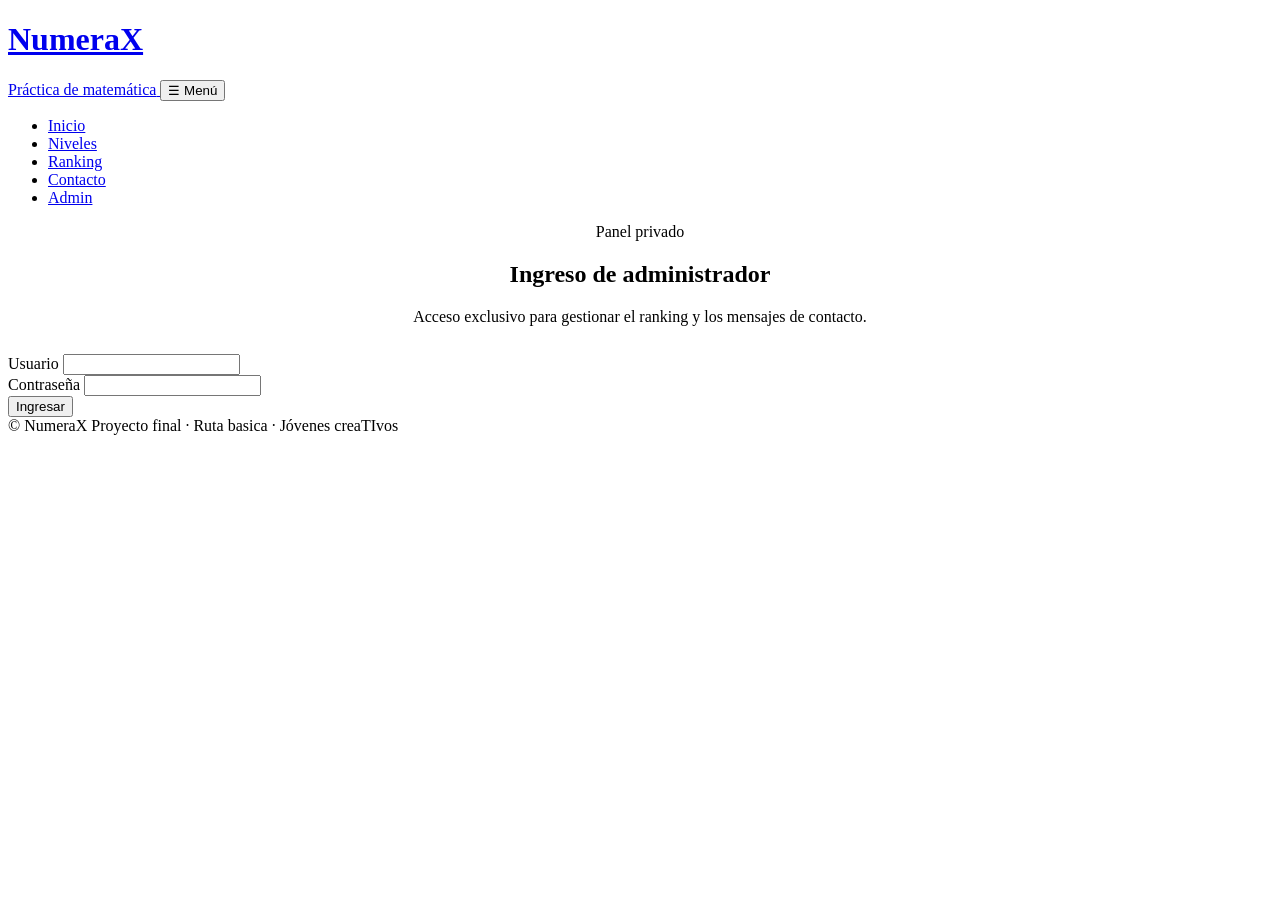
==== admin.html @ 87781acc "saco el tutor con IA y cambio ruta básica" ====
<!DOCTYPE html>
<html lang="es">
<head>
  <meta charset="UTF-8" />
  <meta name="viewport" content="width=device-width, initial-scale=1.0" />
  <title>Panel admin · NumeraX</title>
  <link rel="preconnect" href="https://fonts.googleapis.com" />
  <link href="https://fonts.googleapis.com/css2?family=Space+Grotesk:wght@500;700&family=Inter:wght@400;500;600&family=IBM+Plex+Mono:wght@500;600&display=swap" rel="stylesheet" />
  <link rel="stylesheet" href="css/style.css" />
</head>
<body data-page="admin" data-title-suffix="Panel admin">

  <header class="site-header">
    <div class="container nav">
      <a href="index.html" class="brand">
        <h1 class="brand-name" data-brand-name>NumeraX</h1>
        <span class="brand-tag" data-brand-tag>Práctica de matemática</span>
      </a>
      <button class="nav-toggle" aria-expanded="false" aria-controls="menu-principal">☰ Menú</button>
      <ul class="nav-links" id="menu-principal">
        <li><a href="index.html" data-page="inicio">Inicio</a></li>
        <li><a href="catalogo.html" data-page="catalogo">Niveles</a></li>
        <li><a href="ranking.html" data-page="ranking">Ranking</a></li>
        <li><a href="contacto.html" data-page="contacto">Contacto</a></li>
        <li><a href="login.html" data-page="login">Admin</a></li>
      </ul>
    </div>
  </header>

  <main id="panel-admin">
    <section>
      <div class="container">
        <div class="admin-header">
          <div>
            <span class="eyebrow">Panel privado</span>
            <h2 style="margin-bottom:0;">Partidas y mensajes</h2>
          </div>
          <button class="btn btn-secondary" id="btn-logout" type="button">Cerrar sesión</button>
        </div>

        <div class="section-head">
          <h3 style="font-family: var(--font-display); color: var(--ink); margin-bottom: 4px;">Últimas partidas</h3>
          <p style="margin-bottom:0;">Partidas guardadas en el servidor, de todos los jugadores.</p>
        </div>
        <table class="ranking" id="tabla-partidas" style="display:none; margin-bottom:12px;">
          <thead><tr><th>Jugador</th><th>Nivel</th><th>Puntaje</th><th>Correctas</th><th>Fecha</th></tr></thead>
          <tbody id="partidas-body"></tbody>
        </table>
        <p class="empty-state" id="partidas-vacio">Cargando partidas...</p>

        <div class="section-head" style="margin-top:40px;">
          <h3 style="font-family: var(--font-display); color: var(--ink);">Mensajes de contacto</h3>
        </div>
        <table class="ranking" id="tabla-mensajes" style="display:none;">
          <thead><tr><th>Nombre</th><th>Correo</th><th>Mensaje</th><th>Fecha</th></tr></thead>
          <tbody id="mensajes-body"></tbody>
        </table>
        <p class="empty-state" id="mensajes-vacio">Cargando mensajes...</p>
      </div>
    </section>
  </main>

  <footer class="site-footer">
    <div class="container">
      <span>© <span data-current-year></span> <span data-brand-name>NumeraX</span></span>
      <span>Proyecto final · Ruta basica · Jóvenes creaTIvos</span>
    </div>
  </footer>

  <script src="js/config.js"></script>
  <script src="js/common.js"></script>
  <script type="module">
    const API_URL = "https://matrix-fvd7.onrender.com";
    const CLAVE_ADMIN = "numerax_admin";

    function sesionAdmin() {
      try { return JSON.parse(localStorage.getItem(CLAVE_ADMIN) || "null"); } catch { return null; }
    }
    const sesion = sesionAdmin();
    if (!sesion) window.location.href = "login.html";

    const fmtFecha = (iso) => (iso ? new Date(iso).toLocaleString("es-UY") : "");

    function llenarTabla(cuerpo, filas, columnas) {
      cuerpo.innerHTML = "";
      filas.forEach((fila) => {
        const tr = document.createElement("tr");
        columnas.forEach((col) => {
          const td = document.createElement("td");
          td.textContent = col(fila) ?? "";
          tr.append(td);
        });
        cuerpo.append(tr);
      });
    }

    async function pedir(ruta) {
      const respuesta = await fetch(`${API_URL}${ruta}`, {
        headers: { Authorization: `Bearer ${sesion.token}` },
      });
      if (respuesta.status === 401 || respuesta.status === 403) {
        localStorage.removeItem(CLAVE_ADMIN);
        window.location.href = "login.html";
        throw new Error("Sesión vencida");
      }
      if (!respuesta.ok) throw new Error("No se pudo cargar");
      return respuesta.json();
    }

    async function cargarPartidas() {
      const estado = document.getElementById("partidas-vacio");
      try {
        const partidas = await pedir("/api/admin/partidas");
        if (partidas.length === 0) return (estado.textContent = "Todavía no hay partidas.");
        llenarTabla(document.getElementById("partidas-body"), partidas, [
          (p) => p.usuario || "Anónimo",
          (p) => p.nivel,
          (p) => p.puntaje,
          (p) => p.correctas,
          (p) => fmtFecha(p.fecha),
        ]);
        document.getElementById("tabla-partidas").style.display = "table";
        estado.style.display = "none";
      } catch {
        estado.textContent = "No se pudieron cargar las partidas.";
      }
    }

    async function cargarMensajes() {
      const estado = document.getElementById("mensajes-vacio");
      try {
        const mensajes = await pedir("/api/admin/mensajes");
        if (mensajes.length === 0) return (estado.textContent = "Todavía no llegaron mensajes.");
        llenarTabla(document.getElementById("mensajes-body"), mensajes, [
          (m) => m.nombre,
          (m) => m.email,
          (m) => m.mensaje,
          (m) => fmtFecha(m.fecha),
        ]);
        document.getElementById("tabla-mensajes").style.display = "table";
        estado.style.display = "none";
      } catch {
        estado.textContent = "No se pudieron cargar los mensajes.";
      }
    }

    document.getElementById("btn-logout").addEventListener("click", () => {
      localStorage.removeItem(CLAVE_ADMIN);
      window.location.href = "index.html";
    });

    if (sesion) {
      cargarPartidas();
      cargarMensajes();
    }
  </script>
</body>
</html>
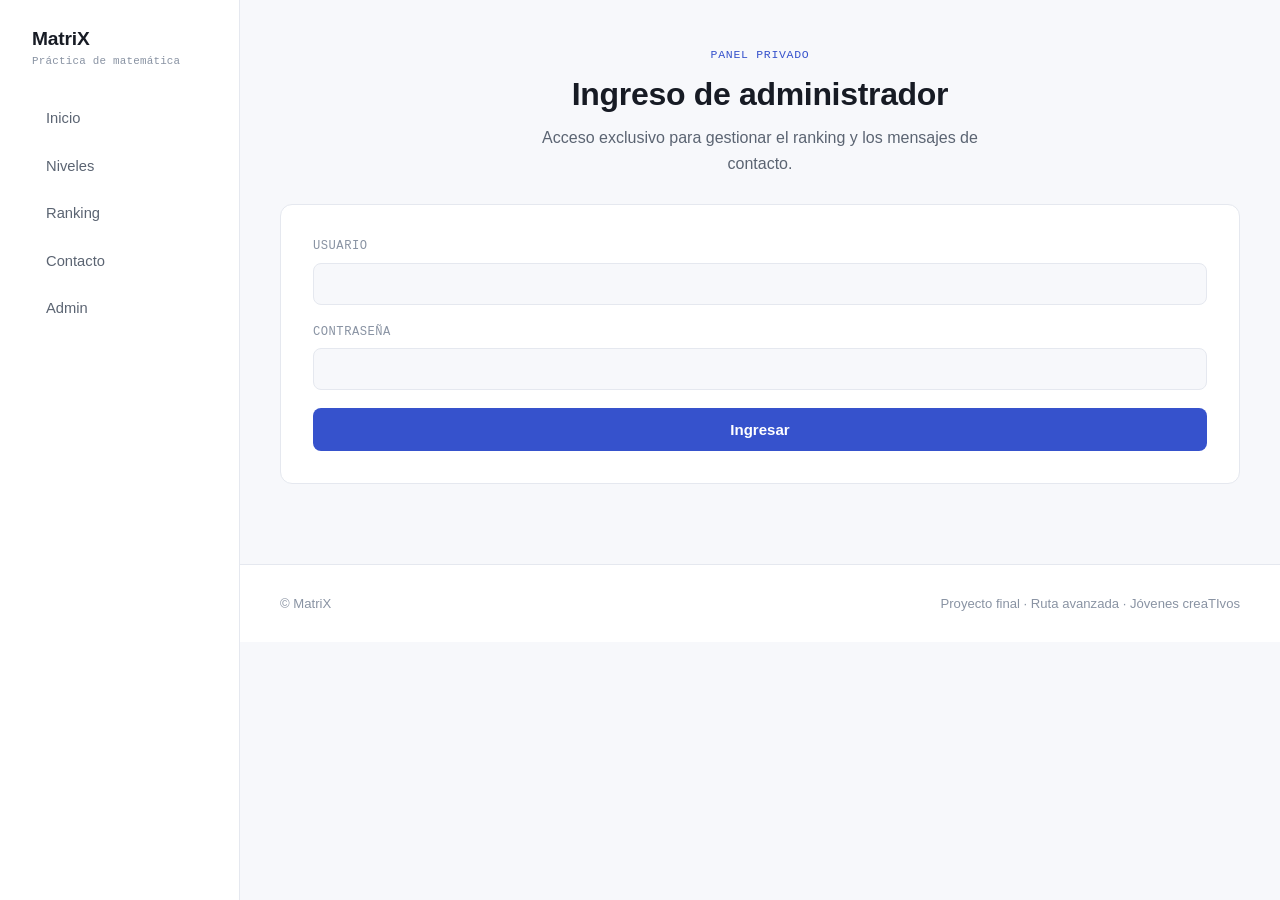
==== commit 6e8f0e58: "Merge branch 'main' of https://github.com/valen561/MatriX" ====
--- a/admin.html
+++ b/admin.html
@@ -3,7 +3,7 @@
 <head>
   <meta charset="UTF-8" />
   <meta name="viewport" content="width=device-width, initial-scale=1.0" />
-  <title>Panel admin · NumeraX</title>
+  <title>Panel admin · MatriX</title>
   <link rel="preconnect" href="https://fonts.googleapis.com" />
   <link href="https://fonts.googleapis.com/css2?family=Space+Grotesk:wght@500;700&family=Inter:wght@400;500;600&family=IBM+Plex+Mono:wght@500;600&display=swap" rel="stylesheet" />
   <link rel="stylesheet" href="css/style.css" />
@@ -13,7 +13,7 @@
   <header class="site-header">
     <div class="container nav">
       <a href="index.html" class="brand">
-        <h1 class="brand-name" data-brand-name>NumeraX</h1>
+        <h1 class="brand-name" data-brand-name>MatriX</h1>
         <span class="brand-tag" data-brand-tag>Práctica de matemática</span>
       </a>
       <button class="nav-toggle" aria-expanded="false" aria-controls="menu-principal">☰ Menú</button>
@@ -62,8 +62,8 @@
 
   <footer class="site-footer">
     <div class="container">
-      <span>© <span data-current-year></span> <span data-brand-name>NumeraX</span></span>
-      <span>Proyecto final · Ruta basica · Jóvenes creaTIvos</span>
+      <span>© <span data-current-year></span> <span data-brand-name>MatriX</span></span>
+      <span>Proyecto final · Ruta avanzada · Jóvenes creaTIvos</span>
     </div>
   </footer>
 
--- a/css/style.css
+++ b/css/style.css
@@ -0,0 +1,1074 @@
+/* ============================================================
+   TOKENS DE DISEÑO — versión minimalista
+   Paleta basada en azul índigo (lógica, precisión, números),
+   con acentos discretos de verde/rojo solo para feedback.
+   ============================================================ */
+:root {
+  --bg: #f7f8fb;
+  --surface: #ffffff;
+  --border: #e5e8ef;
+  --ink: #171b24;
+  --ink-soft: #5b6472;
+  --ink-faint: #8993a3;
+
+  --accent: #3652cc;
+  --accent-dark: #26399c;
+  --accent-soft: #eaeefb;
+
+  --success: #1e9e6d;
+  --success-soft: #e5f5ee;
+  --danger: #d64545;
+  --danger-soft: #fbe9e7;
+  --gold: #c98a1f;
+
+  --font-display: "Space Grotesk", "Segoe UI", sans-serif;
+  --font-body: "Inter", "Segoe UI", sans-serif;
+  --font-mono: "IBM Plex Mono", "Courier New", monospace;
+
+  --radius: 12px;
+  --radius-sm: 8px;
+  --shadow-card: 0 1px 2px rgba(23, 27, 36, 0.04), 0 8px 24px rgba(23, 27, 36, 0.06);
+  --max-width: 1120px;
+}
+
+* { box-sizing: border-box; }
+html { scroll-behavior: smooth; }
+
+body {
+  margin: 0;
+  font-family: var(--font-body);
+  color: var(--ink);
+  background: var(--bg);
+  line-height: 1.6;
+}
+
+img { max-width: 100%; display: block; }
+a { color: inherit; }
+
+.container {
+  max-width: var(--max-width);
+  margin: 0 auto;
+  padding: 0 24px;
+}
+
+h1, h2, h3, .brand-name {
+  font-family: var(--font-display);
+  color: var(--ink);
+  line-height: 1.15;
+  font-weight: 600;
+  margin: 0 0 12px;
+  letter-spacing: -0.01em;
+}
+
+h1 { font-size: clamp(2rem, 4.4vw, 3rem); }
+h2 { font-size: clamp(1.5rem, 2.6vw, 2rem); }
+h3 { font-size: 1.1rem; font-weight: 600; }
+
+p { margin: 0 0 16px; color: var(--ink-soft); }
+.mono { font-family: var(--font-mono); }
+
+.eyebrow {
+  display: inline-flex;
+  align-items: center;
+  gap: 8px;
+  font-family: var(--font-mono);
+  font-size: 0.72rem;
+  letter-spacing: 0.06em;
+  text-transform: uppercase;
+  color: var(--accent);
+  margin-bottom: 12px;
+}
+
+/* ---------------- BOTONES ---------------- */
+.btn {
+  display: inline-flex;
+  align-items: center;
+  justify-content: center;
+  gap: 8px;
+  font-family: var(--font-body);
+  font-weight: 600;
+  font-size: 0.94rem;
+  padding: 12px 22px;
+  border-radius: var(--radius-sm);
+  border: 1px solid transparent;
+  cursor: pointer;
+  text-decoration: none;
+  transition: background 0.15s ease, border-color 0.15s ease, transform 0.1s ease;
+}
+.btn:active { transform: scale(0.98); }
+.btn:focus-visible { outline: 2px solid var(--accent); outline-offset: 2px; }
+
+.btn-primary { background: var(--accent); color: #fff; }
+.btn-primary:hover { background: var(--accent-dark); }
+
+.btn-secondary { background: transparent; color: var(--ink); border-color: var(--border); }
+.btn-secondary:hover { border-color: var(--ink-faint); }
+
+.btn-ghost { background: var(--surface); color: var(--ink); border-color: var(--border); }
+.btn-ghost:hover { border-color: var(--ink-faint); }
+
+.btn-block { width: 100%; }
+.btn[disabled] { opacity: 0.5; cursor: not-allowed; transform: none; }
+
+/* ---------------- HEADER / NAV ---------------- */
+.site-header {
+  background: var(--surface);
+  border-bottom: 1px solid var(--border);
+  position: sticky;
+  top: 0;
+  z-index: 50;
+}
+.nav {
+  display: flex;
+  align-items: center;
+  justify-content: space-between;
+  padding: 16px 0;
+}
+.brand { display: flex; align-items: baseline; gap: 8px; text-decoration: none; }
+.brand-name { color: var(--ink); font-size: 1.2rem; margin: 0; }
+.brand-tag {
+  font-family: var(--font-mono);
+  font-size: 0.68rem;
+  color: var(--ink-faint);
+  letter-spacing: 0.02em;
+}
+.nav-links { list-style: none; display: flex; gap: 4px; margin: 0; padding: 0; }
+.nav-links a {
+  display: block;
+  padding: 8px 14px;
+  border-radius: var(--radius-sm);
+  text-decoration: none;
+  color: var(--ink-soft);
+  font-weight: 500;
+  font-size: 0.92rem;
+}
+.nav-links a:hover { color: var(--ink); background: var(--bg); }
+.nav-links a[aria-current="page"] { color: var(--accent); background: var(--accent-soft); }
+
+.nav-account { display: flex; align-items: center; gap: 8px; }
+.nav-account .nav-user { font-family: var(--font-mono); font-size: 0.85rem; color: var(--ink-soft); }
+.nav-account .btn { padding: 8px 14px; font-size: 0.85rem; }
+
+.nav-toggle {
+  display: none;
+  background: none;
+  border: 1px solid var(--border);
+  border-radius: var(--radius-sm);
+  color: var(--ink);
+  padding: 8px 10px;
+  cursor: pointer;
+}
+
+/* ---------------- HERO ---------------- */
+.hero {
+  padding: 72px 0 48px;
+  display: grid;
+  grid-template-columns: 1.1fr 0.9fr;
+  gap: 56px;
+  align-items: center;
+}
+.hero-copy .lede { font-size: 1.06rem; }
+.hero-actions { display: flex; gap: 12px; flex-wrap: wrap; margin-top: 26px; }
+.hero-stats {
+  display: flex;
+  gap: 32px;
+  margin-top: 36px;
+  padding-top: 24px;
+  border-top: 1px solid var(--border);
+}
+.hero-stats strong {
+  display: block;
+  font-family: var(--font-mono);
+  font-size: 1.3rem;
+  color: var(--ink);
+}
+.hero-stats span { font-size: 0.76rem; color: var(--ink-faint); }
+
+/* Elemento distintivo del hero: tarjeta limpia con ecuación en vivo */
+.demo-card {
+  background: var(--surface);
+  border: 1px solid var(--border);
+  border-radius: var(--radius);
+  box-shadow: var(--shadow-card);
+  padding: 32px;
+}
+.demo-card .label {
+  font-family: var(--font-mono);
+  font-size: 0.7rem;
+  text-transform: uppercase;
+  letter-spacing: 0.06em;
+  color: var(--ink-faint);
+}
+.equation-demo {
+  font-family: var(--font-mono);
+  font-size: 2rem;
+  color: var(--ink);
+  margin: 16px 0;
+  display: flex;
+  align-items: center;
+  gap: 10px;
+  flex-wrap: wrap;
+}
+.equation-demo input {
+  width: 68px;
+  font-family: var(--font-mono);
+  font-size: 2rem;
+  text-align: center;
+  border: none;
+  border-bottom: 2px solid var(--border);
+  background: transparent;
+  color: var(--accent);
+}
+.equation-demo input:focus { outline: none; border-color: var(--accent); }
+.equation-feedback { min-height: 24px; font-family: var(--font-mono); font-size: 0.92rem; font-weight: 500; }
+.equation-feedback.ok { color: var(--success); }
+.equation-feedback.bad { color: var(--danger); }
+
+/* ---------------- SECCIONES GENERALES ---------------- */
+section { padding: 52px 0; }
+.section-head { max-width: 620px; margin-bottom: 34px; }
+.section-head p { margin-bottom: 0; }
+
+.grid-3 { display: grid; grid-template-columns: repeat(3, 1fr); gap: 20px; }
+.grid-2 { display: grid; grid-template-columns: repeat(2, 1fr); gap: 20px; }
+
+.card {
+  background: var(--surface);
+  border: 1px solid var(--border);
+  border-radius: var(--radius);
+  padding: 26px;
+}
+.card h3 { margin-bottom: 6px; }
+.card p { margin-bottom: 0; }
+.step-number {
+  font-family: var(--font-mono);
+  color: var(--accent);
+  font-size: 0.8rem;
+  margin-bottom: 10px;
+  display: block;
+}
+
+/* ---------------- NIVELES / CATÁLOGO ---------------- */
+.level-card {
+  background: var(--surface);
+  border: 1px solid var(--border);
+  border-radius: var(--radius);
+  padding: 24px;
+  display: flex;
+  flex-direction: column;
+  gap: 10px;
+  transition: border-color 0.15s ease;
+}
+.level-card:hover { border-color: var(--ink-faint); }
+.level-card .icon {
+  font-family: var(--font-mono);
+  font-size: 1.5rem;
+  width: 44px; height: 44px;
+  display: flex; align-items: center; justify-content: center;
+  border-radius: var(--radius-sm);
+  background: var(--accent-soft);
+  color: var(--accent);
+}
+.level-card .difficulty {
+  font-family: var(--font-mono);
+  font-size: 0.7rem;
+  text-transform: uppercase;
+  letter-spacing: 0.05em;
+  color: var(--ink-faint);
+}
+.level-card .difficulty .dot { color: var(--gold); }
+
+/* ---------------- JUEGO ---------------- */
+.game-shell {
+  background: var(--surface);
+  border: 1px solid var(--border);
+  border-radius: var(--radius);
+  padding: 32px;
+  max-width: 600px;
+  margin: 0 auto;
+}
+.game-topbar {
+  display: flex;
+  justify-content: space-between;
+  align-items: center;
+  font-family: var(--font-mono);
+  margin-bottom: 24px;
+  flex-wrap: wrap;
+  gap: 10px;
+}
+.game-topbar .pill {
+  background: var(--bg);
+  border: 1px solid var(--border);
+  border-radius: 999px;
+  padding: 6px 14px;
+  font-size: 0.82rem;
+  color: var(--ink-soft);
+}
+.game-topbar .pill.timer { color: var(--danger); border-color: var(--danger-soft); background: var(--danger-soft); }
+.game-topbar .pill.streak { color: var(--gold); }
+
+.problem { text-align: center; padding: 28px 0; }
+.problem .expression { font-family: var(--font-mono); font-size: 2.8rem; color: var(--ink); font-weight: 500; }
+.answer-form { display: flex; justify-content: center; gap: 12px; margin-top: 18px; flex-wrap: wrap; }
+.answer-form input {
+  width: 120px;
+  font-family: var(--font-mono);
+  font-size: 1.5rem;
+  text-align: center;
+  padding: 10px;
+  border: 1px solid var(--border);
+  border-radius: var(--radius-sm);
+}
+.answer-form input:focus { outline: none; border-color: var(--accent); }
+
+.feedback-banner {
+  text-align: center;
+  font-family: var(--font-mono);
+  font-weight: 500;
+  padding: 10px;
+  border-radius: var(--radius-sm);
+  min-height: 20px;
+  font-size: 0.9rem;
+}
+.feedback-banner.ok { color: var(--success); background: var(--success-soft); }
+.feedback-banner.bad { color: var(--danger); background: var(--danger-soft); }
+
+.tutor-box {
+  margin-top: 22px;
+  border-top: 1px solid var(--border);
+  padding-top: 18px;
+  font-size: 0.9rem;
+}
+.tutor-box .tutor-label {
+  font-family: var(--font-mono);
+  font-size: 0.7rem;
+  text-transform: uppercase;
+  letter-spacing: 0.05em;
+  color: var(--accent);
+  margin-bottom: 6px;
+  display: block;
+}
+
+.result-screen { text-align: center; }
+.result-screen .score-big { font-family: var(--font-mono); font-size: 3rem; color: var(--ink); font-weight: 600; }
+
+/* ---------------- FORMULARIOS (contacto / admin) ---------------- */
+.form-card {
+  background: var(--surface);
+  border: 1px solid var(--border);
+  border-radius: var(--radius);
+  padding: 32px;
+  max-width: 540px;
+  margin: 0 auto;
+}
+.field { margin-bottom: 18px; }
+.field label {
+  display: block;
+  font-family: var(--font-mono);
+  font-size: 0.76rem;
+  text-transform: uppercase;
+  letter-spacing: 0.04em;
+  margin-bottom: 6px;
+  color: var(--ink-faint);
+}
+.field input, .field textarea, .field select {
+  width: 100%;
+  padding: 11px 14px;
+  border: 1px solid var(--border);
+  border-radius: var(--radius-sm);
+  font-family: var(--font-body);
+  font-size: 1rem;
+  background: var(--bg);
+}
+.field input:focus, .field textarea:focus, .field select:focus {
+  outline: none; border-color: var(--accent); background: var(--surface);
+}
+.field textarea { resize: vertical; min-height: 110px; }
+.field-error { color: var(--danger); font-size: 0.8rem; margin-top: 6px; display: none; }
+.field.invalid input, .field.invalid textarea { border-color: var(--danger); }
+.field.invalid .field-error { display: block; }
+
+.alert { padding: 13px 16px; border-radius: var(--radius-sm); font-size: 0.9rem; margin-bottom: 18px; display: none; }
+.alert.show { display: block; }
+.alert-success { background: var(--success-soft); color: #146c4a; }
+.alert-error { background: var(--danger-soft); color: var(--danger); }
+
+/* ---------------- ADMIN ---------------- */
+.admin-header { display: flex; justify-content: space-between; align-items: center; margin-bottom: 24px; flex-wrap: wrap; gap: 12px; }
+table.ranking { width: 100%; border-collapse: collapse; background: var(--surface); border: 1px solid var(--border); border-radius: var(--radius); overflow: hidden; }
+table.ranking th, table.ranking td { text-align: left; padding: 12px 16px; border-bottom: 1px solid var(--border); font-size: 0.9rem; }
+table.ranking th { font-family: var(--font-mono); text-transform: uppercase; font-size: 0.68rem; letter-spacing: 0.04em; color: var(--ink-faint); background: var(--bg); }
+table.ranking tr:last-child td { border-bottom: none; }
+.empty-state { text-align: center; padding: 36px 20px; color: var(--ink-faint); font-family: var(--font-mono); font-size: 0.88rem; }
+
+/* ---------------- TABS DE RANKING ---------------- */
+.tabs { display: flex; gap: 8px; margin-bottom: 24px; flex-wrap: wrap; }
+.tab-btn {
+  font-family: var(--font-mono);
+  font-size: 0.85rem;
+  padding: 10px 18px;
+  border-radius: var(--radius-sm);
+  border: 1px solid var(--border);
+  background: var(--surface);
+  color: var(--ink-soft);
+  cursor: pointer;
+  transition: all 0.15s ease;
+}
+.tab-btn:hover { border-color: var(--ink-faint); }
+.tab-btn.active { background: var(--accent); border-color: var(--accent); color: #fff; }
+.rank-position { font-family: var(--font-mono); font-weight: 600; }
+.rank-position.top-1 { color: var(--gold); }
+.rank-position.top-2 { color: #8993a3; }
+.rank-position.top-3 { color: #b0733a; }
+.rank-name-you { color: var(--accent); font-weight: 600; }
+
+/* ---------------- MEDIDOR DE CONTRASEÑA ---------------- */
+.password-meter { display: flex; gap: 4px; margin-top: 8px; }
+.password-meter span { height: 4px; flex: 1; background: var(--border); border-radius: 2px; transition: background 0.2s ease; }
+.password-meter[data-fuerza="1"] span:nth-child(1) { background: var(--danger); }
+.password-meter[data-fuerza="2"] span:nth-child(-n+2) { background: var(--gold); }
+.password-meter[data-fuerza="3"] span:nth-child(-n+3) { background: var(--success); }
+.password-hint { font-size: 0.78rem; color: var(--ink-faint); margin-top: 6px; }
+
+/* ---------------- CHAT CON IA ---------------- */
+.chat-shell {
+  max-width: 680px;
+  margin: 0 auto;
+  background: var(--surface);
+  border: 1px solid var(--border);
+  border-radius: var(--radius);
+  padding: 20px;
+}
+.chat-log {
+  height: 380px;
+  overflow-y: auto;
+  display: flex;
+  flex-direction: column;
+  gap: 10px;
+  padding: 4px 2px 12px;
+}
+.chat-msg { max-width: 85%; padding: 10px 14px; border-radius: var(--radius-sm); font-size: 0.95rem; }
+.chat-msg p { margin: 0; color: inherit; white-space: pre-wrap; }
+.chat-msg.bot { background: var(--bg); border: 1px solid var(--border); align-self: flex-start; color: var(--ink); }
+.chat-msg.user { background: var(--accent); color: #fff; align-self: flex-end; }
+.chat-msg.typing { color: var(--ink-faint); font-family: var(--font-mono); font-size: 0.85rem; }
+.chat-msg.error { background: var(--danger-soft); border-color: var(--danger); color: var(--danger); }
+.chat-form { display: flex; gap: 10px; margin-top: 12px; }
+.chat-form input {
+  flex: 1;
+  padding: 12px 14px;
+  border: 1px solid var(--border);
+  border-radius: var(--radius-sm);
+  font-family: var(--font-body);
+  font-size: 1rem;
+  background: var(--bg);
+}
+.chat-form input:focus { outline: none; border-color: var(--accent); background: var(--surface); }
+
+.cloud-msg {
+  text-align: center;
+  font-family: var(--font-mono);
+  font-size: 0.85rem;
+  padding: 10px;
+  border-radius: var(--radius-sm);
+  margin-top: 14px;
+}
+.cloud-msg.ok { background: var(--success-soft); color: #146c4a; }
+.cloud-msg.warn { background: var(--accent-soft); color: var(--accent-dark); }
+
+/* ---------------- FOOTER ---------------- */
+.site-footer {
+  background: var(--surface);
+  border-top: 1px solid var(--border);
+  color: var(--ink-faint);
+  padding: 28px 0;
+  margin-top: 40px;
+  font-size: 0.82rem;
+}
+.site-footer .container { display: flex; justify-content: space-between; flex-wrap: wrap; gap: 12px; }
+
+/* ---------------- UTILIDADES ---------------- */
+.center { text-align: center; }
+.hidden { display: none !important; }
+.visually-hidden { position: absolute; width: 1px; height: 1px; overflow: hidden; clip: rect(0 0 0 0); white-space: nowrap; }
+
+/* ---------------- RESPONSIVE ---------------- */
+@media (max-width: 860px) {
+  .hero { grid-template-columns: 1fr; padding-top: 32px; }
+  .grid-3 { grid-template-columns: 1fr 1fr; }
+  .grid-2 { grid-template-columns: 1fr; }
+  .nav-toggle { display: inline-flex; align-items: center; gap: 6px; }
+  .nav-links {
+    position: absolute; top: 100%; left: 0; right: 0;
+    flex-direction: column; background: var(--surface);
+    border-bottom: 1px solid var(--border);
+    padding: 10px; display: none;
+  }
+  .nav-links.open { display: flex; }
+  .nav { position: relative; }
+}
+@media (max-width: 560px) {
+  .grid-3 { grid-template-columns: 1fr; }
+  .equation-demo { font-size: 1.5rem; }
+  .problem .expression { font-size: 2rem; }
+}
+@media (prefers-reduced-motion: reduce) {
+  html { scroll-behavior: auto; }
+  .btn { transition: none; }
+}
+
+/* ============================================================
+   LAYOUT: menú lateral fijo a la izquierda + contenido con margen
+   ============================================================ */
+html, body { overflow-x: hidden; }
+
+body { display: block; }
+
+.site-header {
+  position: fixed;
+  top: 0;
+  left: 0;
+  bottom: 0;
+  width: var(--sidebar-w);
+  height: 100vh;
+  overflow-y: auto;
+  z-index: 50;
+  background: var(--surface);
+  border-right: 1px solid var(--border);
+  border-bottom: none;
+}
+
+.site-header .container.nav {
+  flex-direction: column;
+  align-items: stretch;
+  justify-content: flex-start;
+  gap: 28px;
+  max-width: none;
+  height: 100%;
+  padding: 28px 16px;
+}
+
+.site-header .brand { flex-direction: column; gap: 4px; padding: 0 8px; }
+
+.nav-toggle { display: none !important; }
+
+.nav-links {
+  flex-direction: column;
+  gap: 4px;
+  position: static;
+  display: flex !important;
+  background: none;
+  border: none;
+  box-shadow: none;
+  padding: 0;
+}
+
+.nav-links a {
+  display: block;
+  padding: 10px 14px;
+  width: 100%;
+}
+
+.site-header .nav-account {
+  flex-direction: column;
+  align-items: stretch;
+  margin-top: auto;
+}
+
+main,
+.site-footer {
+  margin-left: var(--sidebar-w);
+  min-width: 0;
+}
+
+.site-footer .container {
+  display: flex;
+  flex-wrap: wrap;
+  justify-content: space-between;
+  gap: 8px;
+}
+
+.container {
+  max-width: 1080px;
+  padding: 0 40px;
+}
+
+section { padding: 40px 0; }
+
+img, table, pre, .game-shell, .form-card, .card, .level-card {
+  max-width: 100%;
+}
+
+table.ranking { display: table; table-layout: fixed; width: 100%; }
+
+/* Celular / pantallas chicas: menú arriba, contenido a todo el ancho */
+@media (max-width: 860px) {
+  .site-header {
+    position: sticky;
+    width: auto;
+    height: auto;
+    overflow: visible;
+    border-right: none;
+    border-bottom: 1px solid var(--border);
+  }
+
+  .site-header .container.nav {
+    flex-direction: row;
+    align-items: center;
+    justify-content: space-between;
+    height: auto;
+    padding: 14px 20px;
+    gap: 12px;
+  }
+
+  .site-header .brand { flex-direction: row; align-items: baseline; padding: 0; }
+
+  .nav-toggle { display: inline-flex !important; align-items: center; gap: 6px; }
+
+  .nav-links {
+    display: none !important;
+    position: absolute;
+    top: 100%;
+    left: 0;
+    right: 0;
+    background: var(--surface);
+    border-bottom: 1px solid var(--border);
+    padding: 8px 16px 16px;
+  }
+
+  .nav-links.open,
+  .nav-links.abierto { display: flex !important; }
+
+  .site-header .nav-account { margin-top: 0; }
+
+  main,
+  .site-footer { margin-left: 0; }
+
+  .container { padding: 0 20px; }
+}
+
+/* Hero: que tenga aire en los bordes (el contenedor ya no es display: contents) */
+.container.hero {
+  padding: 72px 40px 48px;
+  gap: 48px;
+  min-width: 0;
+}
+.hero-copy, .hero-visual { min-width: 0; }
+
+@media (max-width: 860px) {
+  .container.hero { padding: 32px 20px 40px; }
+}
+
+/* ============================================================
+   PREFERENCIAS DE INTERFAZ: ancho del menú y modo oscuro
+   ============================================================ */
+:root { --sidebar-w: 240px; }
+html.menu-compacto { --sidebar-w: 84px; }
+
+html.menu-compacto .site-header .container.nav { padding: 28px 12px; }
+html.menu-compacto .brand-tag,
+html.menu-compacto .nav-account { display: none; }
+html.menu-compacto .brand-name { font-size: 1rem; }
+html.menu-compacto .nav-links a {
+  font-size: 0;
+  padding: 10px 0;
+  text-align: center;
+}
+html.menu-compacto .nav-links a::before {
+  content: attr(data-corto);
+  font-family: var(--font-mono);
+  font-size: 0.95rem;
+  font-weight: 600;
+}
+
+.ui-toggle {
+  display: inline-flex;
+  align-items: center;
+  justify-content: center;
+  gap: 8px;
+  width: 100%;
+  padding: 9px 12px;
+  border: 1px solid var(--border);
+  border-radius: var(--radius-sm);
+  background: var(--surface);
+  color: var(--ink-soft);
+  font-family: var(--font-body);
+  font-size: 0.85rem;
+  cursor: pointer;
+}
+.ui-toggle:hover { border-color: var(--ink-faint); color: var(--ink); }
+html.menu-compacto .ui-toggle .texto { display: none; }
+
+.ui-controles { display: flex; flex-direction: column; gap: 8px; margin-top: auto; }
+
+/* Modo oscuro: mismos tokens, otros valores */
+html[data-tema="oscuro"] {
+  color-scheme: dark;
+  --bg: #0f1218;
+  --surface: #171b24;
+  --border: #2a3040;
+  --ink: #eef1f7;
+  --ink-soft: #aab2c0;
+  --ink-faint: #7a8394;
+  --accent: #7d93f0;
+  --accent-dark: #9db0ff;
+  --accent-soft: #1f2740;
+  --success: #3ccf96;
+  --success-soft: #163b2e;
+  --danger: #ff7a7a;
+  --danger-soft: #3d2224;
+  --gold: #e6a93a;
+  --shadow-card: 0 1px 2px rgba(0, 0, 0, 0.4), 0 8px 24px rgba(0, 0, 0, 0.35);
+}
+html[data-tema="oscuro"] .btn-primary { color: #0f1218; }
+html[data-tema="oscuro"] .btn-primary:hover { color: #0f1218; }
+html[data-tema="oscuro"] .btn-ghost,
+html[data-tema="oscuro"] .btn-secondary { color: var(--ink); }
+
+/* En celular no hace falta el botón de ancho */
+@media (max-width: 860px) {
+  .ui-controles .boton-menu { display: none; }
+  html.menu-compacto { --sidebar-w: 240px; }
+}
+
+/* ============================================================
+   AJUSTES DE ESPACIO: menú sin desborde y hero bien distribuido
+   ============================================================ */
+.site-header {
+  overflow-x: hidden;
+  overflow-y: auto;
+}
+.site-header .container.nav,
+.site-header .container.nav > * {
+  min-width: 0;
+  max-width: 100%;
+  width: 100%;
+  padding-left: 16px;
+  padding-right: 16px;
+}
+.site-header .container.nav { padding-left: 16px; padding-right: 16px; }
+.site-header .brand-tag { white-space: normal; line-height: 1.4; display: block; }
+.site-header .ui-toggle { width: 100%; white-space: nowrap; overflow: hidden; }
+html.menu-compacto .site-header .container.nav > * { padding-left: 0; padding-right: 0; }
+
+/* Hero: dos columnas de verdad, sin huecos */
+.container.hero {
+  display: grid;
+  grid-template-columns: minmax(0, 1fr) minmax(0, 1fr);
+  align-items: center;
+  gap: 56px;
+}
+.container.hero > .hero-copy { grid-column: 1; grid-row: 1; }
+.container.hero > .hero-visual { grid-column: 2; grid-row: 1; }
+
+@media (max-width: 860px) {
+  .container.hero { grid-template-columns: minmax(0, 1fr); gap: 32px; }
+  .container.hero > .hero-copy,
+  .container.hero > .hero-visual { grid-column: 1; grid-row: auto; }
+}
+
+/* ============================================================
+   BARRA DE CUENTA: arriba a la derecha
+   ============================================================ */
+.cuenta-barra {
+  position: fixed;
+  top: 16px;
+  right: 20px;
+  z-index: 60;
+  display: flex;
+  align-items: center;
+  gap: 10px;
+}
+.cuenta-usuario {
+  font-family: var(--font-mono);
+  font-size: 0.82rem;
+  color: var(--ink-soft);
+  background: var(--surface);
+  border: 1px solid var(--border);
+  border-radius: var(--radius-sm);
+  padding: 8px 12px;
+}
+.cuenta-boton {
+  display: inline-flex;
+  align-items: center;
+  padding: 8px 14px;
+  border: 1px solid var(--border);
+  border-radius: var(--radius-sm);
+  background: var(--surface);
+  color: var(--ink);
+  font-family: var(--font-body);
+  font-size: 0.85rem;
+  font-weight: 600;
+  text-decoration: none;
+  cursor: pointer;
+}
+.cuenta-boton:hover { border-color: var(--accent); color: var(--accent); }
+.cuenta-boton-primario { background: var(--accent); border-color: var(--accent); color: #fff; }
+.cuenta-boton-primario:hover { color: #fff; opacity: 0.9; }
+
+@media (max-width: 860px) {
+  .cuenta-barra { top: auto; bottom: 16px; right: 16px; }
+}
+
+/* Respetar el atributo hidden en las tablas (la regla de tabla lo anulaba) */
+table[hidden], .hidden { display: none !important; }
+table.ranking { width: 100%; }
+
+/* Columnas del ranking: la posición ocupa poco y el resto se reparte */
+table.ranking th:first-child, table.ranking td:first-child { width: 56px; }
+table.ranking th, table.ranking td { text-align: left; }
+
+/* ============================================================
+   TUTOR FLOTANTE (widget de chat)
+   ============================================================ */
+.tutor-flotante {
+  position: fixed;
+  right: 20px;
+  bottom: 20px;
+  z-index: 70;
+  padding: 12px 18px;
+  border: none;
+  border-radius: 999px;
+  background: var(--accent);
+  color: #fff;
+  font-family: var(--font-body);
+  font-weight: 600;
+  box-shadow: var(--shadow-card);
+  cursor: pointer;
+}
+.tutor-panel {
+  position: fixed;
+  right: 20px;
+  bottom: 76px;
+  z-index: 70;
+  width: min(360px, calc(100vw - 40px));
+  height: 420px;
+  display: flex;
+  flex-direction: column;
+  background: var(--surface);
+  border: 1px solid var(--border);
+  border-radius: var(--radius);
+  box-shadow: var(--shadow-card);
+  overflow: hidden;
+}
+.tutor-panel[hidden] { display: none; }
+.tutor-cabecera {
+  display: flex;
+  justify-content: space-between;
+  align-items: center;
+  padding: 12px 14px;
+  border-bottom: 1px solid var(--border);
+  font-family: var(--font-display);
+}
+.tutor-cerrar { border: none; background: none; color: var(--ink-soft); cursor: pointer; font-size: 1rem; }
+.tutor-mensajes { flex: 1; overflow-y: auto; padding: 12px; display: flex; flex-direction: column; gap: 8px; }
+.tutor-burbuja {
+  margin: 0;
+  padding: 9px 12px;
+  border-radius: var(--radius-sm);
+  font-size: 0.9rem;
+  line-height: 1.45;
+  white-space: pre-wrap;
+  max-width: 88%;
+}
+.tutor-burbuja.bot { background: var(--bg); color: var(--ink); align-self: flex-start; }
+.tutor-burbuja.usuario { background: var(--accent); color: #fff; align-self: flex-end; }
+.tutor-form { display: flex; gap: 8px; padding: 10px; border-top: 1px solid var(--border); }
+.tutor-form[hidden] { display: none; }
+.tutor-form input {
+  flex: 1;
+  min-width: 0;
+  padding: 9px 10px;
+  border: 1px solid var(--border);
+  border-radius: var(--radius-sm);
+  background: var(--bg);
+  color: var(--ink);
+  font-family: var(--font-body);
+}
+.tutor-form .btn { padding: 9px 14px; }
+
+@media (max-width: 860px) {
+  .tutor-flotante { bottom: 12px; right: 12px; }
+  .tutor-panel { right: 12px; bottom: 64px; }
+}
+
+/* Perfil en la barra superior: foto + nombre */
+.cuenta-perfil {
+  display: inline-flex;
+  align-items: center;
+  gap: 10px;
+  padding: 6px 14px 6px 6px;
+  border: 1px solid var(--border);
+  border-radius: 999px;
+  background: var(--surface);
+  color: var(--ink);
+  font-family: var(--font-body);
+  font-size: 0.9rem;
+  font-weight: 600;
+  text-decoration: none;
+}
+.cuenta-perfil:hover { border-color: var(--accent); color: var(--accent); }
+.cuenta-foto {
+  width: 32px;
+  height: 32px;
+  border-radius: 50%;
+  object-fit: cover;
+  display: inline-flex;
+  align-items: center;
+  justify-content: center;
+  background: var(--accent);
+  color: #fff;
+  font-family: var(--font-display);
+  font-weight: 700;
+}
+
+/* ============================================================
+   CELULAR: menos invasivo y más cómodo
+   ============================================================ */
+@media (max-width: 600px) {
+  .container { padding: 0 16px; }
+  section { padding: 24px 0; }
+
+  /* Encabezado superior compacto */
+  .site-header .container.nav { padding: 12px 16px; }
+  .site-header .brand-tag { display: none; }
+  .brand-name { font-size: 1.15rem; }
+  .nav-toggle { padding: 8px 12px; font-size: 0.85rem; }
+
+  /* Títulos más chicos */
+  h2 { font-size: 1.5rem; }
+  .section-head h2 { font-size: 1.4rem; }
+  .hero-copy h1 { font-size: 1.9rem; }
+  .lede { font-size: 0.98rem; }
+
+  /* Tarjetas y formularios a todo el ancho */
+  .form-card, .card, .level-card, .demo-card { padding: 18px; }
+  .grid-2, .grid-3 { grid-template-columns: 1fr; }
+
+  /* Tablas: se desplazan dentro de su espacio, sin mover la página */
+  table.ranking { display: block; overflow-x: auto; white-space: nowrap; }
+  table.ranking th, table.ranking td { padding: 10px 12px; font-size: 0.82rem; }
+
+  /* Juego: el problema y el botón caben en pantalla */
+  .game-shell { padding: 16px; }
+  .game-topbar { gap: 6px; justify-content: center; }
+  .game-topbar .pill { font-size: 0.78rem; padding: 6px 10px; }
+  .expression { font-size: 2.2rem; }
+  .answer-form { gap: 8px; }
+  .answer-form input { width: 96px; font-size: 1.25rem; }
+
+  /* Barra de cuenta: abajo a la derecha, sin tapar el menú */
+  .cuenta-barra {
+    top: auto;
+    bottom: 12px;
+    right: 12px;
+    left: auto;
+    gap: 8px;
+  }
+  .cuenta-perfil { padding: 4px 10px 4px 4px; font-size: 0.8rem; }
+  .cuenta-perfil span { max-width: 96px; overflow: hidden; text-overflow: ellipsis; white-space: nowrap; }
+  .cuenta-foto { width: 28px; height: 28px; }
+  .cuenta-boton { padding: 7px 10px; font-size: 0.8rem; }
+
+  /* Tutor: botón circular solo con el ícono, arriba de la barra de cuenta */
+  .tutor-flotante {
+    left: 12px;
+    right: auto;
+    bottom: 12px;
+    width: 52px;
+    height: 52px;
+    padding: 0;
+    font-size: 0;
+    border-radius: 50%;
+    display: flex;
+    align-items: center;
+    justify-content: center;
+  }
+  .tutor-flotante::before { content: "💬"; font-size: 1.3rem; }
+  .tutor-panel {
+    left: 12px;
+    right: 12px;
+    bottom: 76px;
+    width: auto;
+    height: min(62vh, 440px);
+  }
+
+  /* Pie de página en columna */
+  .site-footer .container { flex-direction: column; gap: 4px; text-align: center; }
+}
+
+/* Corrección de encabezado en celular */
+@media (max-width: 600px) {
+  .site-header .brand-tag { display: none !important; }
+  .site-header .ui-controles { display: none !important; }
+  .site-header .container.nav {
+    display: flex;
+    flex-direction: row;
+    align-items: center;
+    justify-content: space-between;
+    gap: 12px;
+  }
+  .site-header .brand { flex-direction: row; align-items: center; min-width: 0; }
+  .nav-toggle { flex-shrink: 0; }
+}
+
+/* ============================================================
+   MENÚ EN CELULAR: panel igual al de la computadora
+   ============================================================ */
+@media (max-width: 860px) {
+  .site-header .nav-links.open {
+    display: flex !important;
+    position: fixed;
+    top: 60px;
+    left: 0;
+    right: 0;
+    bottom: 0;
+    flex-direction: column;
+    gap: 6px;
+    padding: 16px;
+    background: var(--surface);
+    overflow-y: auto;
+    z-index: 80;
+  }
+  .site-header .nav-links.open a { padding: 14px 16px; font-size: 1rem; }
+
+  .site-header .nav-links.open ~ .ui-controles {
+    display: flex !important;
+    position: fixed;
+    left: 16px;
+    right: 16px;
+    bottom: 16px;
+    flex-direction: row;
+    gap: 10px;
+    z-index: 81;
+  }
+  .site-header .nav-links.open ~ .ui-controles .ui-toggle { flex: 1; }
+  .site-header .nav-links.open ~ .ui-controles .texto { display: inline !important; }
+
+  body:has(.nav-links.open) .cuenta-barra,
+  body:has(.nav-links.open) .tutor-flotante,
+  body:has(.nav-links.open) .tutor-panel { display: none !important; }
+}
+
+/* Correcciones finales de celular: encabezado y menú sin modo compacto */
+@media (max-width: 860px) {
+  .site-header .container.nav > * { width: auto !important; max-width: none !important; flex: 0 0 auto; }
+  .site-header .container.nav > .brand { flex: 1 1 auto; min-width: 0; }
+  .site-header .nav-toggle { margin-left: auto; }
+
+  html.menu-compacto .nav-links a { font-size: 1rem !important; text-align: left !important; padding: 14px 16px !important; }
+  html.menu-compacto .nav-links a::before { content: none !important; }
+  html.menu-compacto .brand-name { font-size: 1.15rem; }
+  html.menu-compacto .brand-tag { display: none; }
+}
+
+/* Con el menú abierto en celular, la página no se desplaza por detrás */
+@media (max-width: 860px) {
+  html:has(.nav-links.open),
+  body:has(.nav-links.open) {
+    overflow: hidden;
+    height: 100%;
+    touch-action: none;
+  }
+  .site-header .nav-links.open { touch-action: pan-y; }
+}
